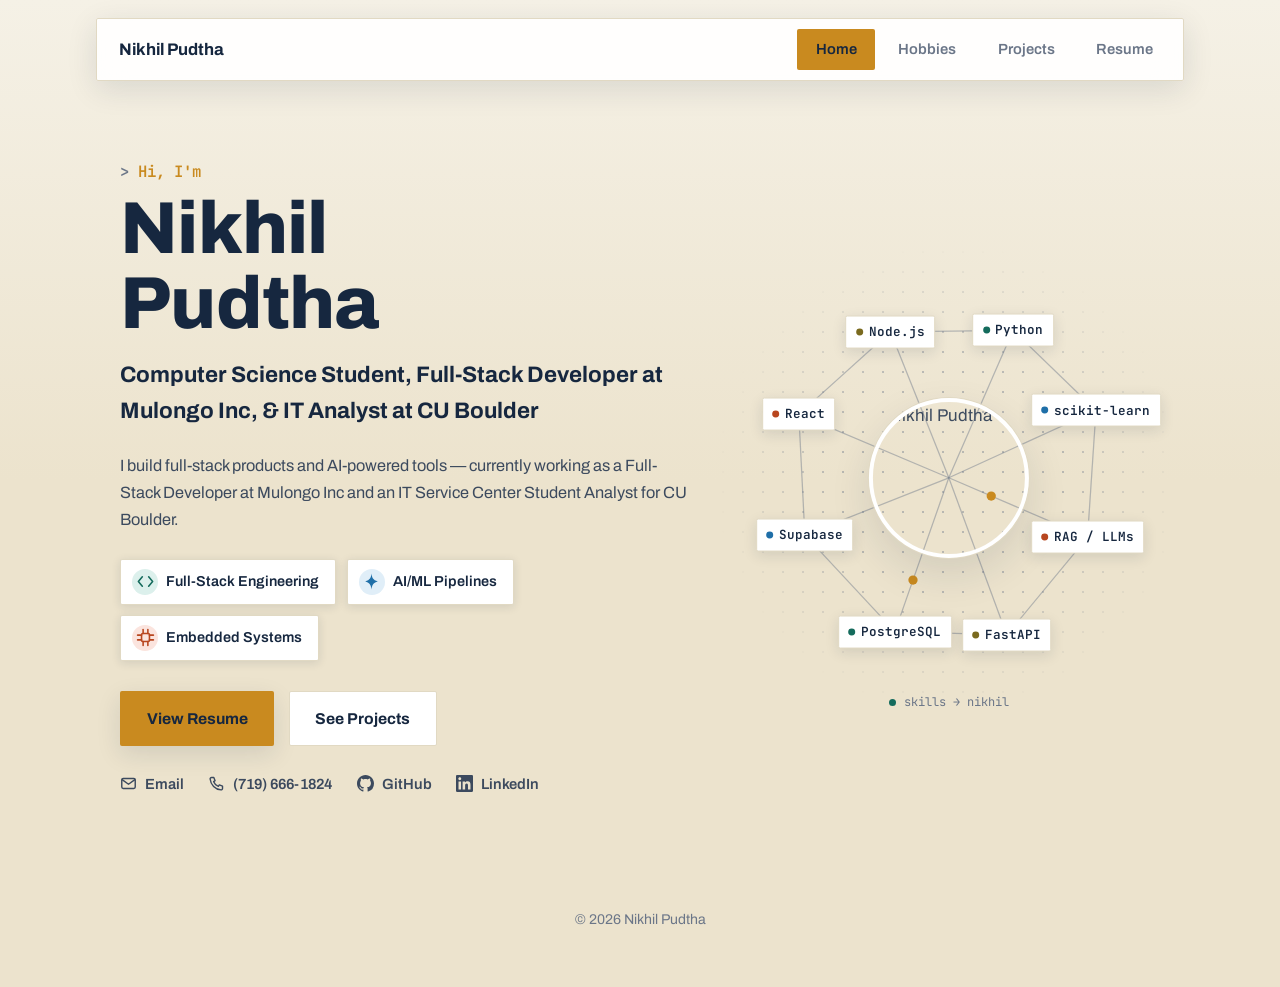
==== index.html @ 2f9c141c "Add interactive skill graph to hero" ====
<!doctype html>
<html lang="en">
<head>
  <meta charset="utf-8">
  <meta name="viewport" content="width=device-width, initial-scale=1">
  <title>Nikhil Pudtha</title>
  <meta name="description" content="Portfolio of Nikhil Pudtha — Computer Science student at CU Boulder.">
  <link rel="preconnect" href="https://fonts.googleapis.com">
  <link rel="preconnect" href="https://fonts.gstatic.com" crossorigin>
  <link href="https://fonts.googleapis.com/css2?family=Archivo:ital,wght@0,400;0,500;0,600;0,700;0,800;1,400&family=JetBrains+Mono:wght@500;600&display=swap" rel="stylesheet">
  <link rel="stylesheet" href="style.css">
  <script src="main.js" defer></script>
</head>
<body>

  <svg viewBox="0 0 24 24" width="0" height="0" style="position:absolute">
    <defs>
      <g id="ico-code" fill="none" stroke="currentColor" stroke-width="2" stroke-linecap="round" stroke-linejoin="round">
        <polyline points="8,6 3,12 8,18"></polyline>
        <polyline points="16,6 21,12 16,18"></polyline>
      </g>
      <g id="ico-chip" fill="none" stroke="currentColor" stroke-width="2" stroke-linecap="round" stroke-linejoin="round">
        <rect x="7" y="7" width="10" height="10" rx="1.5"></rect>
        <line x1="9" y1="2" x2="9" y2="7"></line>
        <line x1="15" y1="2" x2="15" y2="7"></line>
        <line x1="9" y1="17" x2="9" y2="22"></line>
        <line x1="15" y1="17" x2="15" y2="22"></line>
        <line x1="2" y1="9" x2="7" y2="9"></line>
        <line x1="2" y1="15" x2="7" y2="15"></line>
        <line x1="17" y1="9" x2="22" y2="9"></line>
        <line x1="17" y1="15" x2="22" y2="15"></line>
      </g>
      <g id="ico-spark" fill="currentColor" stroke="none">
        <path d="M12 2 C12.6 7.2 13.8 10.2 20 12 C13.8 13.8 12.6 16.8 12 22 C11.4 16.8 10.2 13.8 4 12 C10.2 10.2 11.4 7.2 12 2 Z"></path>
      </g>
      <g id="ico-dumbbell" fill="none" stroke="currentColor" stroke-width="2" stroke-linecap="round" stroke-linejoin="round">
        <rect x="2.5" y="9" width="3" height="6" rx="1"></rect>
        <rect x="18.5" y="9" width="3" height="6" rx="1"></rect>
        <line x1="7" y1="12" x2="17" y2="12"></line>
        <line x1="5.2" y1="7" x2="5.2" y2="17"></line>
        <line x1="18.8" y1="7" x2="18.8" y2="17"></line>
      </g>
      <g id="ico-pulse" fill="none" stroke="currentColor" stroke-width="2" stroke-linecap="round" stroke-linejoin="round">
        <polyline points="2,13 7,13 9.5,7 13,19 15.5,13 22,13"></polyline>
      </g>
      <g id="ico-mail" fill="none" stroke="currentColor" stroke-width="2" stroke-linecap="round" stroke-linejoin="round">
        <rect x="2.5" y="5" width="19" height="14" rx="2"></rect>
        <polyline points="3,6.5 12,13 21,6.5"></polyline>
      </g>
      <g id="ico-phone" fill="none" stroke="currentColor" stroke-width="2" stroke-linecap="round" stroke-linejoin="round">
        <path d="M5 3.5h3.2L10 8l-2 1.4a12 12 0 0 0 6.6 6.6L16 14l4.5 1.8V19a2 2 0 0 1-2.2 2A17 17 0 0 1 3 5.7 2 2 0 0 1 5 3.5Z"></path>
      </g>
      <g id="ico-chart" fill="none" stroke="currentColor" stroke-width="2" stroke-linecap="round" stroke-linejoin="round">
        <line x1="4" y1="20" x2="4" y2="10"></line>
        <line x1="11" y1="20" x2="11" y2="4"></line>
        <line x1="18" y1="20" x2="18" y2="14"></line>
        <line x1="2" y1="20" x2="22" y2="20"></line>
      </g>
      <g id="ico-coin" fill="none" stroke="currentColor" stroke-width="2" stroke-linecap="round" stroke-linejoin="round">
        <circle cx="12" cy="12" r="8.5"></circle>
        <path d="M9.5 15c0 1.1 1.1 2 2.5 2s2.5-.7 2.5-1.8c0-2.6-5-1.4-5-4 0-1.1 1.1-1.8 2.5-1.8s2.5.9 2.5 2"></path>
        <line x1="12" y1="7.3" x2="12" y2="8.4"></line>
        <line x1="12" y1="15.6" x2="12" y2="16.7"></line>
      </g>
      <g id="ico-github-mark" fill="currentColor" stroke="none">
        <path d="M8 0C3.58 0 0 3.58 0 8c0 3.54 2.29 6.53 5.47 7.59.4.07.55-.17.55-.38 0-.19-.01-.82-.01-1.49-2.01.37-2.53-.49-2.69-.94-.09-.23-.48-.94-.82-1.13-.28-.15-.68-.52-.01-.53.63-.01 1.08.58 1.23.82.72 1.21 1.87.87 2.33.66.07-.52.28-.87.51-1.07-1.78-.2-3.64-.89-3.64-3.95 0-.87.31-1.59.82-2.15-.08-.2-.36-1.02.08-2.12 0 0 .67-.21 2.2.82.64-.18 1.32-.27 2-.27.68 0 1.36.09 2 .27 1.53-1.04 2.2-.82 2.2-.82.44 1.1.16 1.92.08 2.12.51.56.82 1.27.82 2.15 0 3.07-1.87 3.75-3.65 3.95.29.25.54.73.54 1.48 0 1.07-.01 1.93-.01 2.2 0 .21.15.46.55.38A8.013 8.013 0 0 0 16 8c0-4.42-3.58-8-8-8z"></path>
      </g>
      <g id="ico-linkedin-mark" fill="currentColor" stroke="none">
        <path d="M20.447 20.452h-3.554v-5.569c0-1.328-.027-3.037-1.852-3.037-1.853 0-2.136 1.445-2.136 2.939v5.667H9.351V9h3.414v1.561h.046c.477-.9 1.637-1.85 3.37-1.85 3.601 0 4.267 2.37 4.267 5.455v6.286zM5.337 7.433c-1.144 0-2.063-.926-2.063-2.065 0-1.138.92-2.063 2.063-2.063 1.14 0 2.064.925 2.064 2.063 0 1.139-.925 2.065-2.064 2.065zm1.782 13.019H3.555V9h3.564v11.452zM22.225 0H1.771C.792 0 0 .774 0 1.729v20.542C0 23.227.792 24 1.771 24h20.451C23.2 24 24 23.227 24 22.271V1.729C24 .774 23.2 0 22.222 0h.003z"></path>
      </g>
      <g id="ico-profile" fill="none" stroke="currentColor" stroke-width="2" stroke-linecap="round" stroke-linejoin="round">
        <rect x="2.5" y="4.5" width="19" height="15" rx="2.2"></rect>
        <circle cx="9" cy="11" r="2.3"></circle>
        <path d="M5.5 17c0.6-2.2 2.2-3.3 3.5-3.3s2.9 1.1 3.5 3.3"></path>
        <line x1="15.5" y1="9.3" x2="18.5" y2="9.3"></line>
        <line x1="15.5" y1="12.2" x2="18.5" y2="12.2"></line>
      </g>
      <g id="ico-chat" fill="none" stroke="currentColor" stroke-width="2" stroke-linecap="round" stroke-linejoin="round">
        <path d="M3.5 6.5A2 2 0 0 1 5.5 4.5h13a2 2 0 0 1 2 2v8a2 2 0 0 1-2 2H9l-4.5 3.5V16.5h-1a2 2 0 0 1-2-2Z"></path>
        <line x1="7.5" y1="9" x2="16.5" y2="9"></line>
        <line x1="7.5" y1="12" x2="13.5" y2="12"></line>
      </g>
    </defs>
  </svg>

  <header class="navbar">
    <nav class="navpill">
      <a class="brand" href="index.html">Nikhil Pudtha</a>
      <ul class="navlinks">
        <li><a href="index.html" aria-current="page">Home</a></li>
        <li><a href="hobbies.html">Hobbies</a></li>
        <li><a href="projects.html">Projects</a></li>
        <li><a href="resume.html">Resume</a></li>
      </ul>
    </nav>
  </header>

  <main>
    <div class="wrap">
      <section class="hero">
        <div>
          <div class="eyebrow"><span class="eyebrow-prompt">&gt;</span> Hi, I'm</div>
          <h1 class="hero-name">Nikhil<br>Pudtha</h1>
          <p class="hero-role">Computer Science Student, Full-Stack Developer at Mulongo Inc, &amp; IT Analyst at CU Boulder</p>
          <p class="hero-bio">I build full-stack products and AI-powered tools — currently working as a Full-Stack Developer at Mulongo Inc and an IT Service Center Student Analyst for CU Boulder.</p>

          <div class="badges">
            <span class="badge"><span class="icon-circle ic-1"><svg viewBox="0 0 24 24"><use href="#ico-code"></use></svg></span>Full-Stack Engineering</span>
            <span class="badge"><span class="icon-circle ic-3"><svg viewBox="0 0 24 24"><use href="#ico-spark"></use></svg></span>AI/ML Pipelines</span>
            <span class="badge"><span class="icon-circle ic-2"><svg viewBox="0 0 24 24"><use href="#ico-chip"></use></svg></span>Embedded Systems</span>
          </div>

          <div class="cta-row">
            <a class="btn btn-solid" href="resume.html">View Resume</a>
            <a class="btn btn-outline" href="projects.html">See Projects</a>
          </div>

          <div class="contact-row">
            <a href="mailto:nikhil.pudtha@gmail.com"><svg viewBox="0 0 24 24" width="17" height="17"><use href="#ico-mail"></use></svg>Email</a>
            <a href="tel:+17196661824"><svg viewBox="0 0 24 24" width="17" height="17"><use href="#ico-phone"></use></svg>(719) 666-1824</a>
            <a href="https://github.com/nipu345" target="_blank" rel="noopener noreferrer"><svg viewBox="0 0 16 16" width="17" height="17"><use href="#ico-github-mark"></use></svg>GitHub</a>
            <a href="https://www.linkedin.com/in/nikhil-pudtha-5aa16b243" target="_blank" rel="noopener noreferrer"><svg viewBox="0 0 24 24" width="17" height="17"><use href="#ico-linkedin-mark"></use></svg>LinkedIn</a>
          </div>
        </div>

        <div class="graph">
          <svg viewBox="0 0 100 100" preserveAspectRatio="none" aria-hidden="true"></svg>
          <div class="graph-hub">
            <span class="graph-hub-ring" aria-hidden="true"></span>
            <img src="images/profile.jpeg" alt="Nikhil Pudtha">
          </div>
          <div class="graph-caption" aria-hidden="true"><span class="live-dot"></span>skills &rarr; nikhil</div>
        </div>
      </section>
    </div>

    <footer>&copy; 2026 Nikhil Pudtha</footer>
  </main>

</body>
</html>
---- style.css ----
/* =========================================================
   Nikhil Pudtha — Portfolio Stylesheet
   -----------------------------------------------------------
   This file controls colors, fonts, spacing and layout for
   every page. Page content (text, links) lives in the .html
   files — edit those for wording changes, edit this file for
   look-and-feel changes.

   Color / spacing values are defined once at the top as CSS
   variables (the --name: value; lines below) so you can retheme
   the whole site by changing a handful of lines.
   ========================================================= */

:root{
  /* ---- Light theme (default): warm sand + navy ink, mustard accent ---- */
  --bg-a: #f5f1e6;
  --bg-b: #ece3cd;
  --surface: #ffffff;
  --surface-2: #f7f2e6;
  --ink: #16273f;
  --text: #3c4a5e;
  --text-muted: #6b7688;
  --border: #e1d9c3;
  --shadow: rgba(22, 39, 63, 0.12);

  --accent: #c98a1f;
  --accent-hover: #ad750f;
  --accent-ink: #16273f;
  --accent-soft-bg: #faf0da;
  --accent-soft-text: #8a5f10;

  /* Tag / icon color rotation — used for badges, project tags,
     and icon circles so items read as a coordinated set */
  --tag1-bg: #dcf0ec; --tag1-text: #146b5c;
  --tag2-bg: #fbe4de; --tag2-text: #b8461f;
  --tag3-bg: #e0eef8; --tag3-text: #1f6fa8;
  --tag4-bg: #f3ecd6; --tag4-text: #7a6a1f;

  --sans: "Archivo", "Segoe UI", system-ui, sans-serif;
  --mono: "JetBrains Mono", ui-monospace, "SF Mono", Menlo, monospace;
  --radius-lg: 4px;
  --radius-md: 3px;
  --radius-sm: 2px;
}

/* ---- Dark theme: follows the visitor's OS/browser setting.
   Delete this whole block if you only ever want the light theme. ---- */
@media (prefers-color-scheme: dark){
  :root{
    --bg-a: #0f1b2d; --bg-b: #14243b;
    --surface: #16273f; --surface-2: #1b2e49;
    --ink: #f4f1e8; --text: #c4ccd8; --text-muted: #8695ab;
    --border: #26395a; --shadow: rgba(0,0,0,0.45);
    --accent: #e0a339; --accent-hover: #eeb454; --accent-ink: #16273f;
    --accent-soft-bg: #3a2f16; --accent-soft-text: #f0c368;
    --tag1-bg: #123a34; --tag1-text: #6cd9c5;
    --tag2-bg: #3a1f16; --tag2-text: #f0906b;
    --tag3-bg: #16283a; --tag3-text: #7ec0f0;
    --tag4-bg: #34301a; --tag4-text: #e0cf7a;
  }
}

*{ box-sizing: border-box; }
@media (prefers-reduced-motion: reduce){ *{ animation: none !important; transition: none !important; } }

body{
  margin: 0;
  background: linear-gradient(180deg, var(--bg-a), var(--bg-b) 480px, var(--bg-b));
  color: var(--text);
  font-family: var(--sans);
  font-size: 17px;
  line-height: 1.65;
  -webkit-font-smoothing: antialiased;
}
a{ color: inherit; }
::selection{ background: var(--accent); color: var(--accent-ink); }
img{ max-width: 100%; display: block; }

.wrap{ max-width: 68rem; margin: 0 auto; padding: 0 1.5rem; }

h1,h2,h3{ font-family: var(--sans); color: var(--ink); margin: 0; text-wrap: balance; }

/* ---------- NAV ---------- */
.navbar{
  position: sticky; top: 1.1rem; z-index: 50;
  display: flex; justify-content: center;
  padding: 0 1.5rem;
}
.navpill{
  width: 100%; max-width: 68rem;
  display: flex; align-items: center; justify-content: space-between;
  gap: 1rem;
  background: color-mix(in srgb, var(--surface) 92%, transparent);
  backdrop-filter: blur(14px);
  border: 1px solid var(--border);
  border-radius: var(--radius-sm);
  padding: 0.6rem 0.7rem 0.6rem 1.4rem;
  box-shadow: 0 8px 30px var(--shadow);
}
.brand{
  font-weight: 700; font-size: 1.05rem; color: var(--ink); text-decoration: none;
  white-space: nowrap;
}
.navlinks{ display: flex; gap: 0.3rem; list-style: none; margin: 0; padding: 0; }
.navlinks a{
  font-family: var(--sans);
  display: inline-block;
  font-size: 0.92rem; font-weight: 600; color: var(--text-muted);
  padding: 0.55rem 1.15rem; border-radius: var(--radius-sm);
  text-decoration: none;
  transition: background .15s ease, color .15s ease;
}
.navlinks a:hover{ color: var(--ink); }
.navlinks a[aria-current="page"]{ background: var(--accent); color: var(--accent-ink); }

main{ padding-top: 2.5rem; }

/* ---------- HOME / HERO ---------- */
.hero{
  padding: 3.5rem 0 4.5rem;
  display: grid; grid-template-columns: 1.15fr 0.85fr; gap: 3rem; align-items: center;
}
.eyebrow{ font-family: var(--mono); font-size: 0.98rem; font-weight: 600; color: var(--accent); }
.eyebrow-prompt{ color: var(--text-muted); }
.hero-name{
  font-size: clamp(2.75rem, 6vw, 4.6rem);
  font-weight: 800; line-height: 1.03; letter-spacing: -0.01em;
  margin-top: 0.35rem;
}
.hero-role{
  font-size: clamp(1.1rem, 2vw, 1.4rem); font-weight: 700; color: var(--ink);
  margin-top: 0.9rem;
}
.hero-bio{ margin-top: 1rem; max-width: 46rem; color: var(--text); font-size: 1.02rem; }
.badges{ display: flex; flex-wrap: wrap; gap: 0.65rem; margin-top: 1.6rem; }
.badge{
  display: inline-flex; align-items: center; gap: 0.5rem;
  background: var(--surface); border: 1px solid var(--border);
  padding: 0.55rem 1rem 0.55rem 0.7rem; border-radius: var(--radius-sm);
  font-size: 0.9rem; font-weight: 600; color: var(--ink);
  box-shadow: 0 2px 10px var(--shadow);
}
.badge .icon-circle{ width: 26px; height: 26px; }
.cta-row{ display: flex; flex-wrap: wrap; gap: 0.9rem; margin-top: 1.9rem; }
.btn{
  font-family: var(--sans); font-weight: 700; font-size: 0.98rem;
  padding: 0.85rem 1.6rem; border-radius: var(--radius-sm); cursor: pointer;
  border: 1px solid transparent; text-decoration: none; display: inline-block;
  transition: transform .12s ease, background .15s ease, box-shadow .15s ease;
}
.btn:hover{ transform: translateY(-1px); }
.btn-solid{ background: var(--accent); color: var(--accent-ink); box-shadow: 0 8px 24px var(--shadow); }
.btn-solid:hover{ background: var(--accent-hover); }
.btn-outline{ background: var(--surface); color: var(--ink); border-color: var(--border); }

.contact-row{ display: flex; gap: 1.5rem; margin-top: 1.6rem; flex-wrap: wrap; }
.contact-row a{
  display: inline-flex; align-items: center; gap: 0.5rem;
  font-weight: 600; font-size: 0.92rem; color: var(--text);
  text-decoration: none;
}
.contact-row a:hover{ color: var(--accent); }

/* ---------- Hero skill graph ----------
   The profile photo is the hub; skill nodes + data packets are
   added by main.js. Edit the skill list at the top of main.js. */
.graph{
  position: relative;
  width: 100%; aspect-ratio: 1;
  container-type: inline-size;
}
.graph::before{
  content: ""; position: absolute; inset: -6%;
  background-image: radial-gradient(color-mix(in srgb, var(--text-muted) 40%, transparent) 1px, transparent 1.5px);
  background-size: 20px 20px;
  -webkit-mask-image: radial-gradient(circle, #000 35%, transparent 70%);
          mask-image: radial-gradient(circle, #000 35%, transparent 70%);
  pointer-events: none;
}
.graph svg{ position: absolute; inset: 0; width: 100%; height: 100%; overflow: visible; }
.graph-edge{
  stroke: color-mix(in srgb, var(--text-muted) 45%, transparent);
  stroke-width: 1.25; vector-effect: non-scaling-stroke;
  transition: stroke .2s ease, opacity .2s ease;
}
.graph.has-active .graph-edge{ opacity: 0.3; }
.graph .graph-edge.is-active{ stroke: var(--accent); stroke-width: 2; opacity: 1; }
.graph-packet{ fill: var(--accent); }

.graph-node{
  position: absolute; z-index: 2;
  transform: translate(-50%, -50%);
  display: inline-flex; align-items: center; gap: 0.45em;
  font-family: var(--mono); font-size: clamp(0.62rem, 3cqi, 0.82rem); font-weight: 600;
  color: var(--ink); white-space: nowrap;
  background: var(--surface); border: 1px solid var(--border); border-radius: var(--radius-sm);
  padding: 0.4em 0.75em;
  box-shadow: 0 4px 14px var(--shadow);
  cursor: default; user-select: none;
  transition: opacity .2s ease, border-color .2s ease, scale .2s ease;
}
.graph-node::before{ content: ""; width: 0.55em; height: 0.55em; border-radius: 50%; }
.graph-node[data-tag="1"]::before{ background: var(--tag1-text); }
.graph-node[data-tag="2"]::before{ background: var(--tag2-text); }
.graph-node[data-tag="3"]::before{ background: var(--tag3-text); }
.graph-node[data-tag="4"]::before{ background: var(--tag4-text); }
.graph-node.is-active{ border-color: var(--accent); scale: 1.08; }
.graph.has-active .graph-node:not(.is-active):not(.is-near){ opacity: 0.4; }

.graph-hub{
  position: absolute; left: 50%; top: 50%; z-index: 1;
  width: 38%; aspect-ratio: 1;
  transform: translate(-50%, -50%);
}
.graph-hub img{
  width: 100%; height: 100%; object-fit: cover; border-radius: 50%;
  border: 4px solid var(--surface);
  box-shadow: 0 0 0 1px var(--border), 0 16px 40px var(--shadow);
}
.graph-hub-ring{
  position: absolute; inset: -4px; border-radius: 50%;
  border: 2px solid var(--accent); opacity: 0; pointer-events: none;
}
.graph-caption{
  position: absolute; left: 50%; bottom: -1.5rem; transform: translateX(-50%);
  display: inline-flex; align-items: center; gap: 0.5rem;
  font-family: var(--mono); font-size: 0.75rem; color: var(--text-muted); white-space: nowrap;
}
.live-dot{
  width: 7px; height: 7px; border-radius: 50%; background: var(--tag1-text);
  animation: live-pulse 1.8s ease-in-out infinite;
}
@keyframes live-pulse{ 50%{ opacity: 0.25; } }

/* ---------- Icon circles ---------- */
.icon-circle{
  width: 40px; height: 40px; border-radius: 50%;
  display: flex; align-items: center; justify-content: center;
  flex-shrink: 0;
}
.icon-circle svg{ width: 19px; height: 19px; }
.ic-1{ background: var(--tag1-bg); color: var(--tag1-text); }
.ic-2{ background: var(--tag2-bg); color: var(--tag2-text); }
.ic-3{ background: var(--tag3-bg); color: var(--tag3-text); }
.ic-4{ background: var(--tag4-bg); color: var(--tag4-text); }

/* ---------- Generic page header ---------- */
.page-head{ padding: 1rem 0 2.75rem; }
.page-title{ font-size: clamp(2.1rem, 5vw, 3rem); font-weight: 800; }
.page-sub{ margin-top: 0.6rem; color: var(--text-muted); font-size: 1.05rem; }

/* ---------- HOBBIES ---------- */
.hobby-grid{ display: grid; grid-template-columns: repeat(3, 1fr); gap: 1.4rem; padding-bottom: 4rem; }
.hobby-card{
  background: var(--surface); border: 1px solid var(--border); border-radius: var(--radius-md);
  overflow: hidden; box-shadow: 0 6px 24px var(--shadow);
}
.hobby-photo{ width: 100%; aspect-ratio: 4 / 3; object-fit: cover; display: block; }
.hobby-photo--fit{
  object-fit: contain;
  background: var(--surface-2);
  padding: 1.25rem;
}


.hobby-body{ padding: 1.5rem; }
.hobby-card .icon-circle{ width: 40px; height: 40px; margin-bottom: 1rem; }
.hobby-card .icon-circle svg{ width: 18px; height: 18px; }
.hobby-card h3{ font-size: 1.2rem; font-weight: 700; margin-bottom: 0.5rem; }
.hobby-card p{ margin: 0; color: var(--text); font-size: 0.96rem; }

/* ---------- PROJECTS ---------- */
.project-list{ display: flex; flex-direction: column; gap: 1.4rem; padding-bottom: 4rem; }
.project-card{
  background: var(--surface); border: 1px solid var(--border); border-radius: var(--radius-md);
  padding: 1.9rem 2rem; box-shadow: 0 6px 24px var(--shadow);
}
.project-top{ display: flex; align-items: flex-start; justify-content: space-between; gap: 1rem; }
.project-date{ font-size: 0.85rem; font-weight: 600; color: var(--text-muted); white-space: nowrap; padding-top: 0.5rem; }
.project-title-row{ display: flex; align-items: center; gap: 0.55rem; margin: 1rem 0 0.15rem; }
.project-card h3{ font-size: 1.35rem; font-weight: 700; margin: 0; }
.gh-link{
  display: inline-flex; align-items: center; justify-content: center;
  color: var(--text-muted); border: 1px solid var(--border); border-radius: 50%;
  width: 28px; height: 28px; flex-shrink: 0; transition: color .15s ease, border-color .15s ease;
}
.gh-link:hover{ color: var(--accent); border-color: var(--accent); }
.project-kicker{ font-size: 0.85rem; font-weight: 600; color: var(--text-muted); margin-bottom: 0.7rem; }
.project-card p, .project-card ul{ margin: 0 0 0.9rem; color: var(--text); font-size: 0.98rem; }
.project-card ul{ padding-left: 1.2rem; }
.project-card li{ margin: 0.3rem 0; }
.tags{ display: flex; flex-wrap: wrap; gap: 0.5rem; margin-top: 0.4rem; }
.tag{ font-size: 0.82rem; font-weight: 700; padding: 0.35rem 0.85rem; border-radius: var(--radius-sm); }

/* ---------- RESUME ---------- */
.resume-card{
  background: var(--surface); border: 1px solid var(--border); border-radius: var(--radius-lg);
  padding: clamp(1.75rem, 4vw, 3rem); box-shadow: 0 10px 34px var(--shadow); margin-bottom: 4rem;
}
.resume-name{ font-size: clamp(1.9rem, 4vw, 2.5rem); font-weight: 800; }
.resume-contact{ display: flex; flex-wrap: wrap; gap: 1.4rem; margin-top: 0.9rem; }
.resume-contact a, .resume-contact span{
  display: inline-flex; align-items: center; gap: 0.45rem;
  font-size: 0.92rem; font-weight: 600; color: var(--text); text-decoration: none;
}
.resume-contact a:hover{ color: var(--accent); }
.r-section{ margin-top: 2.2rem; }
.r-label{
  font-size: 0.78rem; font-weight: 800; letter-spacing: 0.08em; text-transform: uppercase;
  color: var(--accent-soft-text); background: var(--accent-soft-bg);
  display: inline-block; padding: 0.3rem 0.75rem; border-radius: var(--radius-sm);
}
.r-divider{ border: none; border-top: 1px solid var(--border); margin: 0.9rem 0 1.3rem; }
.r-entry{ margin-bottom: 1.5rem; }
.r-entry:last-child{ margin-bottom: 0; }
.r-entry-top{ display: flex; justify-content: space-between; align-items: baseline; gap: 1rem; flex-wrap: wrap; }
.r-entry-title{ font-size: 1.08rem; font-weight: 700; color: var(--ink); }
.r-entry-date{ font-size: 0.85rem; font-weight: 600; color: var(--text-muted); white-space: nowrap; }
.r-entry-sub{ font-size: 0.9rem; color: var(--text-muted); font-style: italic; margin-top: 0.1rem; }
.r-entry ul{ margin: 0.6rem 0 0; padding-left: 1.2rem; color: var(--text); font-size: 0.96rem; }
.r-entry li{ margin: 0.3rem 0; }
.skills-grid{ display: grid; grid-template-columns: 10rem 1fr; row-gap: 0.7rem; column-gap: 1rem; }
.skills-grid dt{ font-weight: 700; color: var(--ink); font-size: 0.92rem; }
.skills-grid dd{ margin: 0; color: var(--text); font-size: 0.92rem; }

footer{ padding: 2.5rem 0 3.5rem; text-align: center; color: var(--text-muted); font-size: 0.88rem; }

@media (max-width: 820px){
  .hero{ grid-template-columns: 1fr; }
  .graph{ max-width: 380px; margin: 0 auto 1.5rem; order: -1; }
  .hobby-grid{ grid-template-columns: 1fr; }
  .navlinks{ overflow-x: auto; }
  .skills-grid{ grid-template-columns: 1fr; }
  .r-entry-top{ flex-direction: column; gap: 0.15rem; }
}
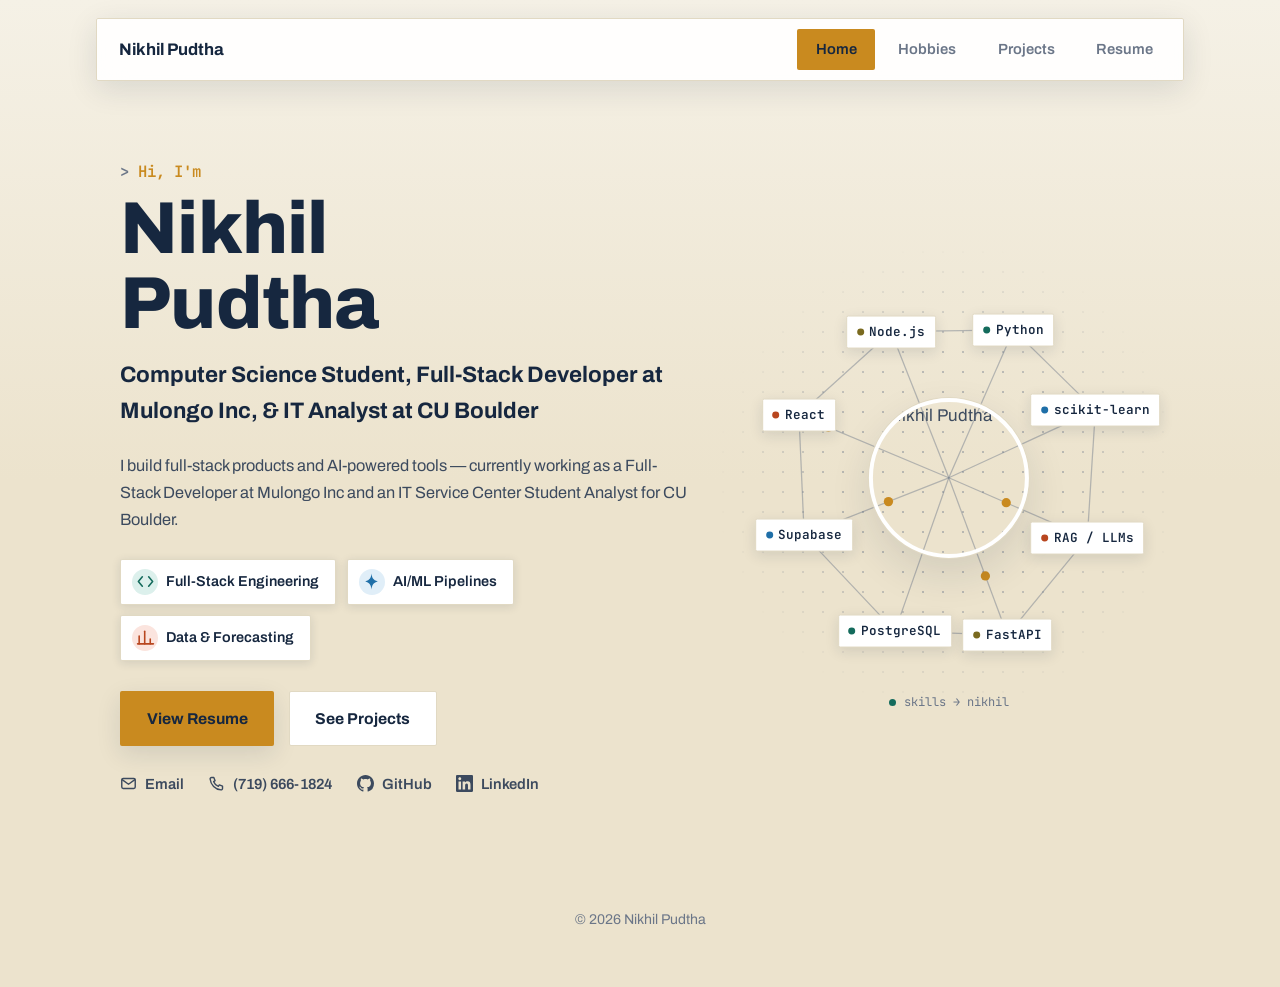
==== commit 548409a5: "Replace Embedded Systems badge with Data & Forecasting" ====
--- a/index.html
+++ b/index.html
@@ -18,17 +18,6 @@
       <g id="ico-code" fill="none" stroke="currentColor" stroke-width="2" stroke-linecap="round" stroke-linejoin="round">
         <polyline points="8,6 3,12 8,18"></polyline>
         <polyline points="16,6 21,12 16,18"></polyline>
-      </g>
-      <g id="ico-chip" fill="none" stroke="currentColor" stroke-width="2" stroke-linecap="round" stroke-linejoin="round">
-        <rect x="7" y="7" width="10" height="10" rx="1.5"></rect>
-        <line x1="9" y1="2" x2="9" y2="7"></line>
-        <line x1="15" y1="2" x2="15" y2="7"></line>
-        <line x1="9" y1="17" x2="9" y2="22"></line>
-        <line x1="15" y1="17" x2="15" y2="22"></line>
-        <line x1="2" y1="9" x2="7" y2="9"></line>
-        <line x1="2" y1="15" x2="7" y2="15"></line>
-        <line x1="17" y1="9" x2="22" y2="9"></line>
-        <line x1="17" y1="15" x2="22" y2="15"></line>
       </g>
       <g id="ico-spark" fill="currentColor" stroke="none">
         <path d="M12 2 C12.6 7.2 13.8 10.2 20 12 C13.8 13.8 12.6 16.8 12 22 C11.4 16.8 10.2 13.8 4 12 C10.2 10.2 11.4 7.2 12 2 Z"></path>
@@ -107,7 +96,7 @@
           <div class="badges">
             <span class="badge"><span class="icon-circle ic-1"><svg viewBox="0 0 24 24"><use href="#ico-code"></use></svg></span>Full-Stack Engineering</span>
             <span class="badge"><span class="icon-circle ic-3"><svg viewBox="0 0 24 24"><use href="#ico-spark"></use></svg></span>AI/ML Pipelines</span>
-            <span class="badge"><span class="icon-circle ic-2"><svg viewBox="0 0 24 24"><use href="#ico-chip"></use></svg></span>Embedded Systems</span>
+            <span class="badge"><span class="icon-circle ic-2"><svg viewBox="0 0 24 24"><use href="#ico-chart"></use></svg></span>Data &amp; Forecasting</span>
           </div>
 
           <div class="cta-row">
--- a/style.css
+++ b/style.css
@@ -196,9 +196,10 @@
   background: var(--surface); border: 1px solid var(--border); border-radius: var(--radius-sm);
   padding: 0.4em 0.75em;
   box-shadow: 0 4px 14px var(--shadow);
-  cursor: default; user-select: none;
+  text-decoration: none; user-select: none;
   transition: opacity .2s ease, border-color .2s ease, scale .2s ease;
 }
+.graph-node:focus-visible{ outline: 2px solid var(--accent); outline-offset: 2px; }
 .graph-node::before{ content: ""; width: 0.55em; height: 0.55em; border-radius: 50%; }
 .graph-node[data-tag="1"]::before{ background: var(--tag1-text); }
 .graph-node[data-tag="2"]::before{ background: var(--tag2-text); }
@@ -290,7 +291,67 @@
 .project-card ul{ padding-left: 1.2rem; }
 .project-card li{ margin: 0.3rem 0; }
 .tags{ display: flex; flex-wrap: wrap; gap: 0.5rem; margin-top: 0.4rem; }
-.tag{ font-size: 0.82rem; font-weight: 700; padding: 0.35rem 0.85rem; border-radius: var(--radius-sm); }
+.tag{
+  font-size: 0.82rem; font-weight: 700; padding: 0.35rem 0.85rem; border-radius: var(--radius-sm);
+  cursor: pointer; box-shadow: inset 0 0 0 0 currentColor;
+  transition: box-shadow .15s ease;
+}
+.tag:hover, .tag.is-match{ box-shadow: inset 0 0 0 1.5px currentColor; }
+
+/* Stack filter (chips are built by main.js from the project tags) */
+.stack-filter{
+  display: flex; flex-wrap: wrap; align-items: center; gap: 0.45rem;
+  margin: -1rem 0 0;
+}
+.chip{
+  font-family: var(--mono); font-size: 0.78rem; font-weight: 600;
+  color: var(--text); background: var(--surface);
+  border: 1px solid var(--border); border-radius: var(--radius-sm);
+  padding: 0.4rem 0.75rem; cursor: pointer;
+  transition: border-color .15s ease, color .15s ease, background .15s ease;
+}
+.chip:hover{ border-color: var(--accent); color: var(--ink); }
+.chip[aria-pressed="true"]{ background: var(--accent); border-color: var(--accent); color: var(--accent-ink); }
+.chip:focus-visible{ outline: 2px solid var(--accent); outline-offset: 2px; }
+.stack-count{ display: block; font-family: var(--mono); font-size: 0.78rem; color: var(--text-muted); margin: 0.7rem 0 1.6rem; }
+
+.project-card{ transition: opacity .3s ease, filter .3s ease, transform .3s ease; }
+.project-card.is-dimmed{ opacity: 0.35; filter: grayscale(1); transform: scale(0.985); }
+
+/* Project pipelines (stages are built by main.js from data-stages) */
+.pipeline{
+  display: flex; align-items: center;
+  margin: 0.3rem 0 1.1rem; padding: 0.15rem 0 0.35rem;
+  overflow-x: auto; scrollbar-width: none;
+}
+.pipeline::-webkit-scrollbar{ display: none; }
+.pipe-stage{
+  flex-shrink: 0;
+  font-family: var(--mono); font-size: 0.74rem; font-weight: 600; color: var(--ink);
+  background: var(--surface-2); border: 1px solid var(--border); border-radius: var(--radius-sm);
+  padding: 0.35rem 0.65rem; white-space: nowrap;
+  transition: border-color .3s ease;
+}
+.project-card.is-live .pipe-stage:last-child{ border-color: var(--accent); }
+.pipe-link{
+  position: relative; flex: 1 0 1.6rem; max-width: 4.5rem; height: 2px;
+  background: repeating-linear-gradient(90deg, var(--border) 0 4px, transparent 4px 7px);
+}
+.pipe-link::after{
+  content: ""; position: absolute; top: 50%; left: 0;
+  width: 6px; height: 6px; margin: -3px 0 0 -3px; border-radius: 50%;
+  background: var(--accent); opacity: 0;
+  animation: pipe-flow 1.6s linear infinite;
+  animation-delay: calc(var(--i) * 0.4s);
+  animation-play-state: paused;
+}
+.project-card.is-live .pipe-link::after{ animation-play-state: running; }
+.project-card.is-dimmed .pipe-link::after{ animation-play-state: paused; opacity: 0; }
+@keyframes pipe-flow{
+  0%{ left: 0; opacity: 0; }
+  15%, 85%{ opacity: 1; }
+  100%{ left: 100%; opacity: 0; }
+}
 
 /* ---------- RESUME ---------- */
 .resume-card{
@@ -332,4 +393,14 @@
   .navlinks{ overflow-x: auto; }
   .skills-grid{ grid-template-columns: 1fr; }
   .r-entry-top{ flex-direction: column; gap: 0.15rem; }
-}
+  .stack-filter{
+    flex-wrap: nowrap; overflow-x: auto; scrollbar-width: none;
+    margin-right: -1.5rem; padding-right: 1.5rem;
+  }
+  .stack-filter::-webkit-scrollbar{ display: none; }
+  .chip{ flex-shrink: 0; }
+  .stack-filter, .pipeline{
+    -webkit-mask-image: linear-gradient(90deg, #000 85%, transparent);
+            mask-image: linear-gradient(90deg, #000 85%, transparent);
+  }
+}
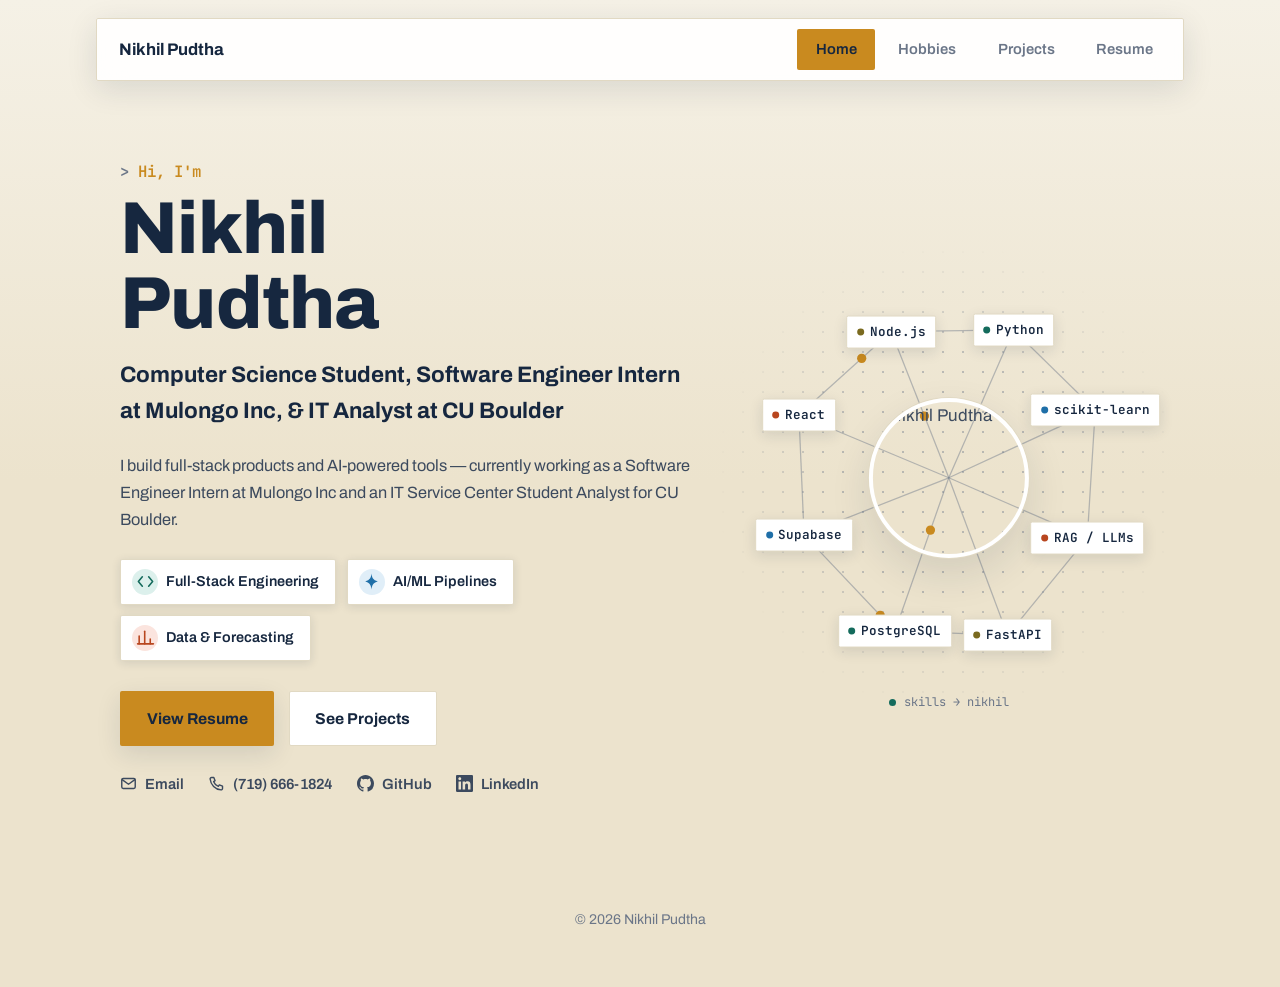
==== commit cfdb5c22: "Update hero role to Software Engineer Intern" ====
--- a/index.html
+++ b/index.html
@@ -90,8 +90,8 @@
         <div>
           <div class="eyebrow"><span class="eyebrow-prompt">&gt;</span> Hi, I'm</div>
           <h1 class="hero-name">Nikhil<br>Pudtha</h1>
-          <p class="hero-role">Computer Science Student, Full-Stack Developer at Mulongo Inc, &amp; IT Analyst at CU Boulder</p>
-          <p class="hero-bio">I build full-stack products and AI-powered tools — currently working as a Full-Stack Developer at Mulongo Inc and an IT Service Center Student Analyst for CU Boulder.</p>
+          <p class="hero-role">Computer Science Student, Software Engineer Intern at Mulongo Inc, &amp; IT Analyst at CU Boulder</p>
+          <p class="hero-bio">I build full-stack products and AI-powered tools — currently working as a Software Engineer Intern at Mulongo Inc and an IT Service Center Student Analyst for CU Boulder.</p>
 
           <div class="badges">
             <span class="badge"><span class="icon-circle ic-1"><svg viewBox="0 0 24 24"><use href="#ico-code"></use></svg></span>Full-Stack Engineering</span>
--- a/style.css
+++ b/style.css
@@ -270,6 +270,22 @@
 .hobby-card h3{ font-size: 1.2rem; font-weight: 700; margin-bottom: 0.5rem; }
 .hobby-card p{ margin: 0; color: var(--text); font-size: 0.96rem; }
 
+/* Live GitHub activity on the Coding hobby card (filled by main.js;
+   stays hidden if GitHub can't be reached) */
+.gh-activity{ margin-top: 1.2rem; padding-top: 1rem; border-top: 1px dashed var(--border); font-family: var(--mono); font-size: 0.74rem; }
+.gh-head{ display: flex; align-items: center; gap: 0.45rem; color: var(--text-muted); }
+.gh-head strong{ color: var(--ink); font-weight: 600; }
+.gh-langs{ display: flex; height: 6px; margin: 0.75rem 0 0.45rem; border-radius: 3px; overflow: hidden; gap: 2px; }
+.gh-langs span{ transform-origin: left; animation: gh-grow .8s cubic-bezier(.2,.7,.3,1) both; }
+@keyframes gh-grow{ from{ scale: 0 1; } }
+.gh-legend{ display: flex; flex-wrap: wrap; gap: 0.3rem 0.8rem; color: var(--text-muted); }
+.gh-legend i{ display: inline-block; width: 7px; height: 7px; border-radius: 50%; margin-right: 0.35rem; }
+.gh-repos{ list-style: none; margin: 0.85rem 0 0; padding: 0; }
+.gh-repos li{ display: flex; justify-content: space-between; gap: 1rem; padding: 0.2rem 0; }
+.gh-repos a{ color: var(--ink); font-weight: 600; text-decoration: none; position: relative; z-index: 2; }
+.gh-repos a:hover{ color: var(--accent); }
+.gh-repos time{ color: var(--text-muted); white-space: nowrap; }
+
 /* ---------- PROJECTS ---------- */
 .project-list{ display: flex; flex-direction: column; gap: 1.4rem; padding-bottom: 4rem; }
 .project-card{
@@ -315,8 +331,7 @@
 .chip:focus-visible{ outline: 2px solid var(--accent); outline-offset: 2px; }
 .stack-count{ display: block; font-family: var(--mono); font-size: 0.78rem; color: var(--text-muted); margin: 0.7rem 0 1.6rem; }
 
-.project-card{ transition: opacity .3s ease, filter .3s ease, transform .3s ease; }
-.project-card.is-dimmed{ opacity: 0.35; filter: grayscale(1); transform: scale(0.985); }
+.project-card.is-dimmed{ opacity: 0.35; filter: grayscale(1); scale: 0.985; }
 
 /* Project pipelines (stages are built by main.js from data-stages) */
 .pipeline{
@@ -380,9 +395,85 @@
 .r-entry-sub{ font-size: 0.9rem; color: var(--text-muted); font-style: italic; margin-top: 0.1rem; }
 .r-entry ul{ margin: 0.6rem 0 0; padding-left: 1.2rem; color: var(--text); font-size: 0.96rem; }
 .r-entry li{ margin: 0.3rem 0; }
+/* Experience timeline (built by main.js from the data-start / data-end /
+   data-short / data-tag attributes on each experience entry) */
+.timeline{
+  display: grid; grid-template-columns: 6.5rem 1fr;
+  row-gap: 0.55rem; margin: 1.6rem 0 2rem;
+}
+.tl-label{
+  font-family: var(--mono); font-size: 0.75rem; font-weight: 600; color: var(--text-muted);
+  align-self: center; white-space: nowrap; transition: color .2s ease;
+}
+.tl-track{ grid-column: 2; position: relative; height: 1.15rem; background: var(--surface-2); border-radius: var(--radius-sm); }
+.tl-bar{
+  position: absolute; top: 0; bottom: 0; min-width: 6px;
+  border-radius: var(--radius-sm); cursor: pointer;
+  transform-origin: left; scale: 0 1;
+  transition: scale .9s cubic-bezier(.2,.7,.3,1), filter .2s ease;
+}
+.timeline.is-visible .tl-bar{ scale: 1 1; }
+.tl-bar[data-tag="1"]{ background: var(--tag1-text); }
+.tl-bar[data-tag="2"]{ background: var(--tag2-text); }
+.tl-bar[data-tag="3"]{ background: var(--tag3-text); }
+.tl-bar[data-tag="4"]{ background: var(--tag4-text); }
+.tl-bar.is-live::after{
+  content: ""; position: absolute; right: -4px; top: 50%;
+  width: 8px; height: 8px; margin-top: -4px; border-radius: 50%;
+  background: inherit; box-shadow: 0 0 0 3px var(--surface);
+  animation: live-pulse 1.8s ease-in-out infinite;
+}
+.timeline.has-active .tl-bar:not(.is-active){ filter: saturate(0.2) opacity(0.4); }
+.timeline .tl-label.is-active{ color: var(--ink); }
+.tl-overlay{ grid-column: 2; position: relative; pointer-events: none; }
+.tl-gridline{ position: absolute; top: 0; bottom: -0.3rem; border-left: 1px dashed var(--border); }
+.tl-now{ position: absolute; top: -0.4rem; bottom: -0.3rem; border-left: 2px solid var(--accent); }
+.tl-now::before{
+  content: "now"; position: absolute; top: -1.15rem; left: 0; transform: translateX(-50%);
+  font-family: var(--mono); font-size: 0.68rem; font-weight: 600; color: var(--accent);
+}
+.tl-axis{ grid-column: 2; position: relative; height: 1.1rem; }
+.tl-tick{
+  position: absolute; top: 0; transform: translateX(-50%);
+  font-family: var(--mono); font-size: 0.68rem; color: var(--text-muted); white-space: nowrap;
+}
+
+.r-entry{ position: relative; }
+.r-entry::before{
+  content: ""; position: absolute; left: -1rem; top: 0.2rem; bottom: 0.2rem; width: 3px;
+  border-radius: 2px; background: var(--accent); opacity: 0; transition: opacity .25s ease;
+}
+.r-entry.is-active::before{ opacity: 1; }
+.r-entry.is-active .r-entry-title{ color: var(--accent-soft-text); }
+
 .skills-grid{ display: grid; grid-template-columns: 10rem 1fr; row-gap: 0.7rem; column-gap: 1rem; }
 .skills-grid dt{ font-weight: 700; color: var(--ink); font-size: 0.92rem; }
 .skills-grid dd{ margin: 0; color: var(--text); font-size: 0.92rem; }
+
+/* ---------- Card tilt + glow (added by main.js, mouse only) ---------- */
+.project-card, .hobby-card{
+  position: relative;
+  transition: opacity .3s ease, filter .3s ease, scale .3s ease, transform .2s ease-out,
+              box-shadow .3s ease, border-color .3s ease;
+}
+.has-glow::before{
+  content: ""; position: absolute; inset: 0; z-index: 1;
+  border-radius: inherit; pointer-events: none;
+  background: radial-gradient(420px circle at var(--mx, 50%) var(--my, 50%),
+              color-mix(in srgb, var(--accent) 14%, transparent), transparent 65%);
+  opacity: 0; transition: opacity .3s ease;
+}
+.has-glow:hover::before{ opacity: 1; }
+.has-glow:hover{
+  border-color: color-mix(in srgb, var(--accent) 45%, var(--border));
+  box-shadow: 0 18px 44px var(--shadow);
+}
+.hobby-photo{ transition: scale .5s cubic-bezier(.2,.7,.3,1); }
+.hobby-card:hover .hobby-photo{ scale: 1.04; }
+
+/* ---------- Scroll reveals (class added by main.js) ---------- */
+.reveal{ transition: opacity .6s ease, translate .7s cubic-bezier(.2,.7,.3,1); }
+.reveal:not(.is-in){ opacity: 0; translate: 0 22px; }
 
 footer{ padding: 2.5rem 0 3.5rem; text-align: center; color: var(--text-muted); font-size: 0.88rem; }
 
@@ -393,6 +484,9 @@
   .navlinks{ overflow-x: auto; }
   .skills-grid{ grid-template-columns: 1fr; }
   .r-entry-top{ flex-direction: column; gap: 0.15rem; }
+  .timeline{ grid-template-columns: 4.75rem 1fr; }
+  .tl-label{ font-size: 0.68rem; }
+  .tl-tick:nth-child(even){ display: none; }
   .stack-filter{
     flex-wrap: nowrap; overflow-x: auto; scrollbar-width: none;
     margin-right: -1.5rem; padding-right: 1.5rem;
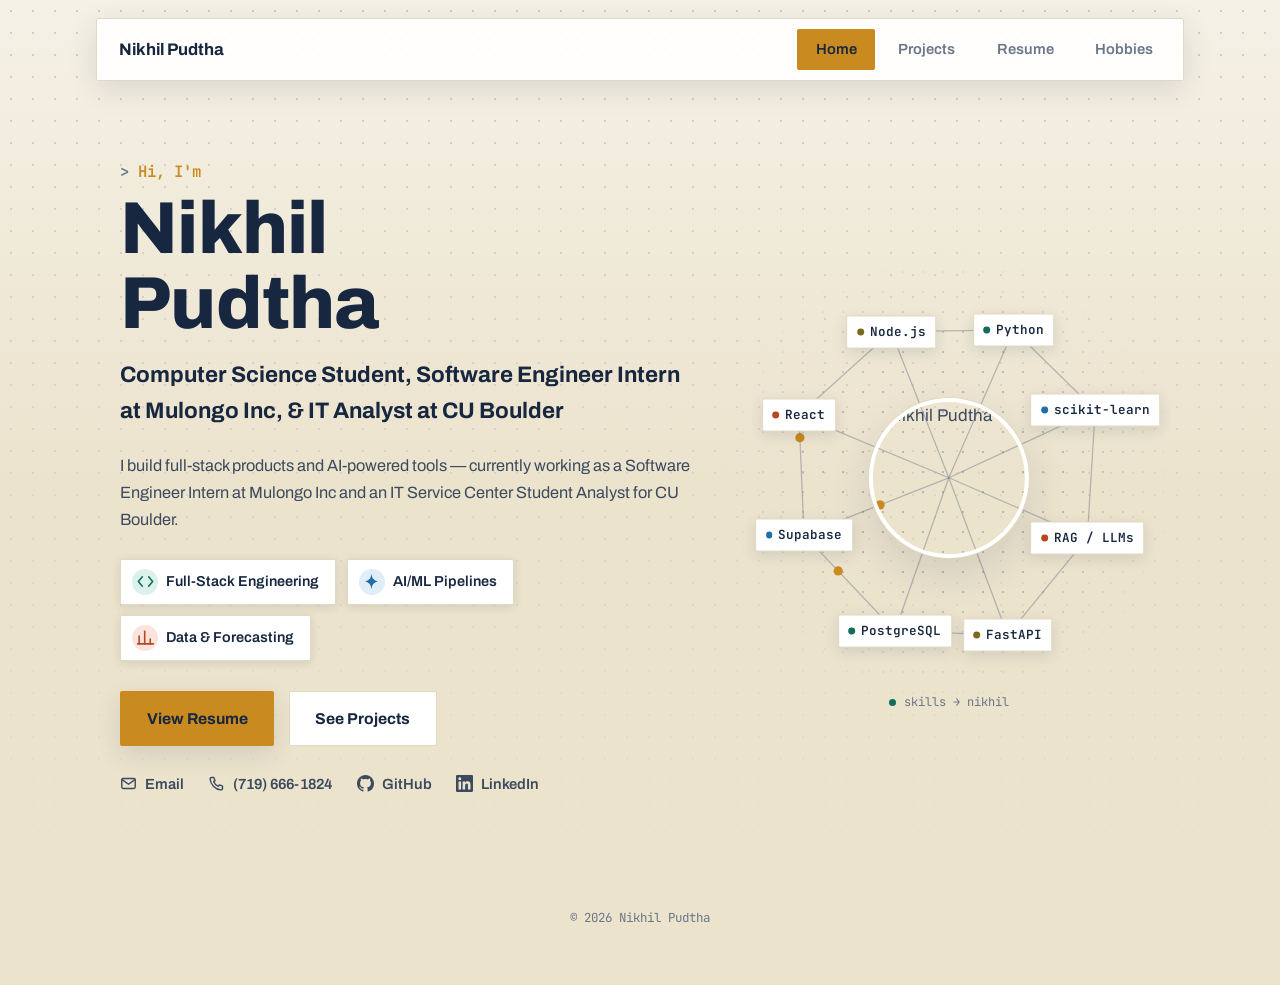
==== commit f88ce86b: "Move Hobbies to the end of the nav" ====
--- a/index.html
+++ b/index.html
@@ -77,9 +77,9 @@
       <a class="brand" href="index.html">Nikhil Pudtha</a>
       <ul class="navlinks">
         <li><a href="index.html" aria-current="page">Home</a></li>
-        <li><a href="hobbies.html">Hobbies</a></li>
         <li><a href="projects.html">Projects</a></li>
         <li><a href="resume.html">Resume</a></li>
+        <li><a href="hobbies.html">Hobbies</a></li>
       </ul>
     </nav>
   </header>
--- a/style.css
+++ b/style.css
@@ -63,6 +63,10 @@
 *{ box-sizing: border-box; }
 @media (prefers-reduced-motion: reduce){ *{ animation: none !important; transition: none !important; } }
 
+/* Smooth cross-fade between pages (browsers without support just navigate normally) */
+@view-transition{ navigation: auto; }
+.navbar{ view-transition-name: navbar; }
+
 body{
   margin: 0;
   background: linear-gradient(180deg, var(--bg-a), var(--bg-b) 480px, var(--bg-b));
@@ -75,6 +79,17 @@
 a{ color: inherit; }
 ::selection{ background: var(--accent); color: var(--accent-ink); }
 img{ max-width: 100%; display: block; }
+
+/* Faint dot grid behind the top of every page, fading out as you scroll down */
+body::before{
+  content: ""; position: absolute; inset: 0 0 auto; height: 900px; z-index: -1;
+  background-image: radial-gradient(color-mix(in srgb, var(--text-muted) 30%, transparent) 1px, transparent 1.5px);
+  background-size: 22px 22px;
+  -webkit-mask-image: linear-gradient(180deg, #000, transparent);
+          mask-image: linear-gradient(180deg, #000, transparent);
+  pointer-events: none;
+}
+body{ position: relative; }
 
 .wrap{ max-width: 68rem; margin: 0 auto; padding: 0 1.5rem; }
 
@@ -247,7 +262,7 @@
 
 /* ---------- Generic page header ---------- */
 .page-head{ padding: 1rem 0 2.75rem; }
-.page-title{ font-size: clamp(2.1rem, 5vw, 3rem); font-weight: 800; }
+.page-title{ font-size: clamp(2.1rem, 5vw, 3rem); font-weight: 800; margin-top: 0.3rem; }
 .page-sub{ margin-top: 0.6rem; color: var(--text-muted); font-size: 1.05rem; }
 
 /* ---------- HOBBIES ---------- */
@@ -475,7 +490,17 @@
 .reveal{ transition: opacity .6s ease, translate .7s cubic-bezier(.2,.7,.3,1); }
 .reveal:not(.is-in){ opacity: 0; translate: 0 22px; }
 
-footer{ padding: 2.5rem 0 3.5rem; text-align: center; color: var(--text-muted); font-size: 0.88rem; }
+footer{ padding: 2.5rem 0 3.5rem; text-align: center; color: var(--text-muted); font-family: var(--mono); font-size: 0.78rem; }
+
+/* Phones: shorten the brand to a monogram so all four links fit */
+@media (max-width: 560px){
+  .navbar{ padding: 0 1rem; }
+  .navpill{ padding: 0.5rem 0.5rem 0.5rem 0.9rem; gap: 0.5rem; }
+  .brand{ font-size: 0; }
+  .brand::before{ content: "NP"; font-family: var(--mono); font-size: 0.95rem; }
+  .navlinks{ gap: 0.15rem; }
+  .navlinks a{ font-size: 0.82rem; padding: 0.5rem 0.6rem; }
+}
 
 @media (max-width: 820px){
   .hero{ grid-template-columns: 1fr; }
